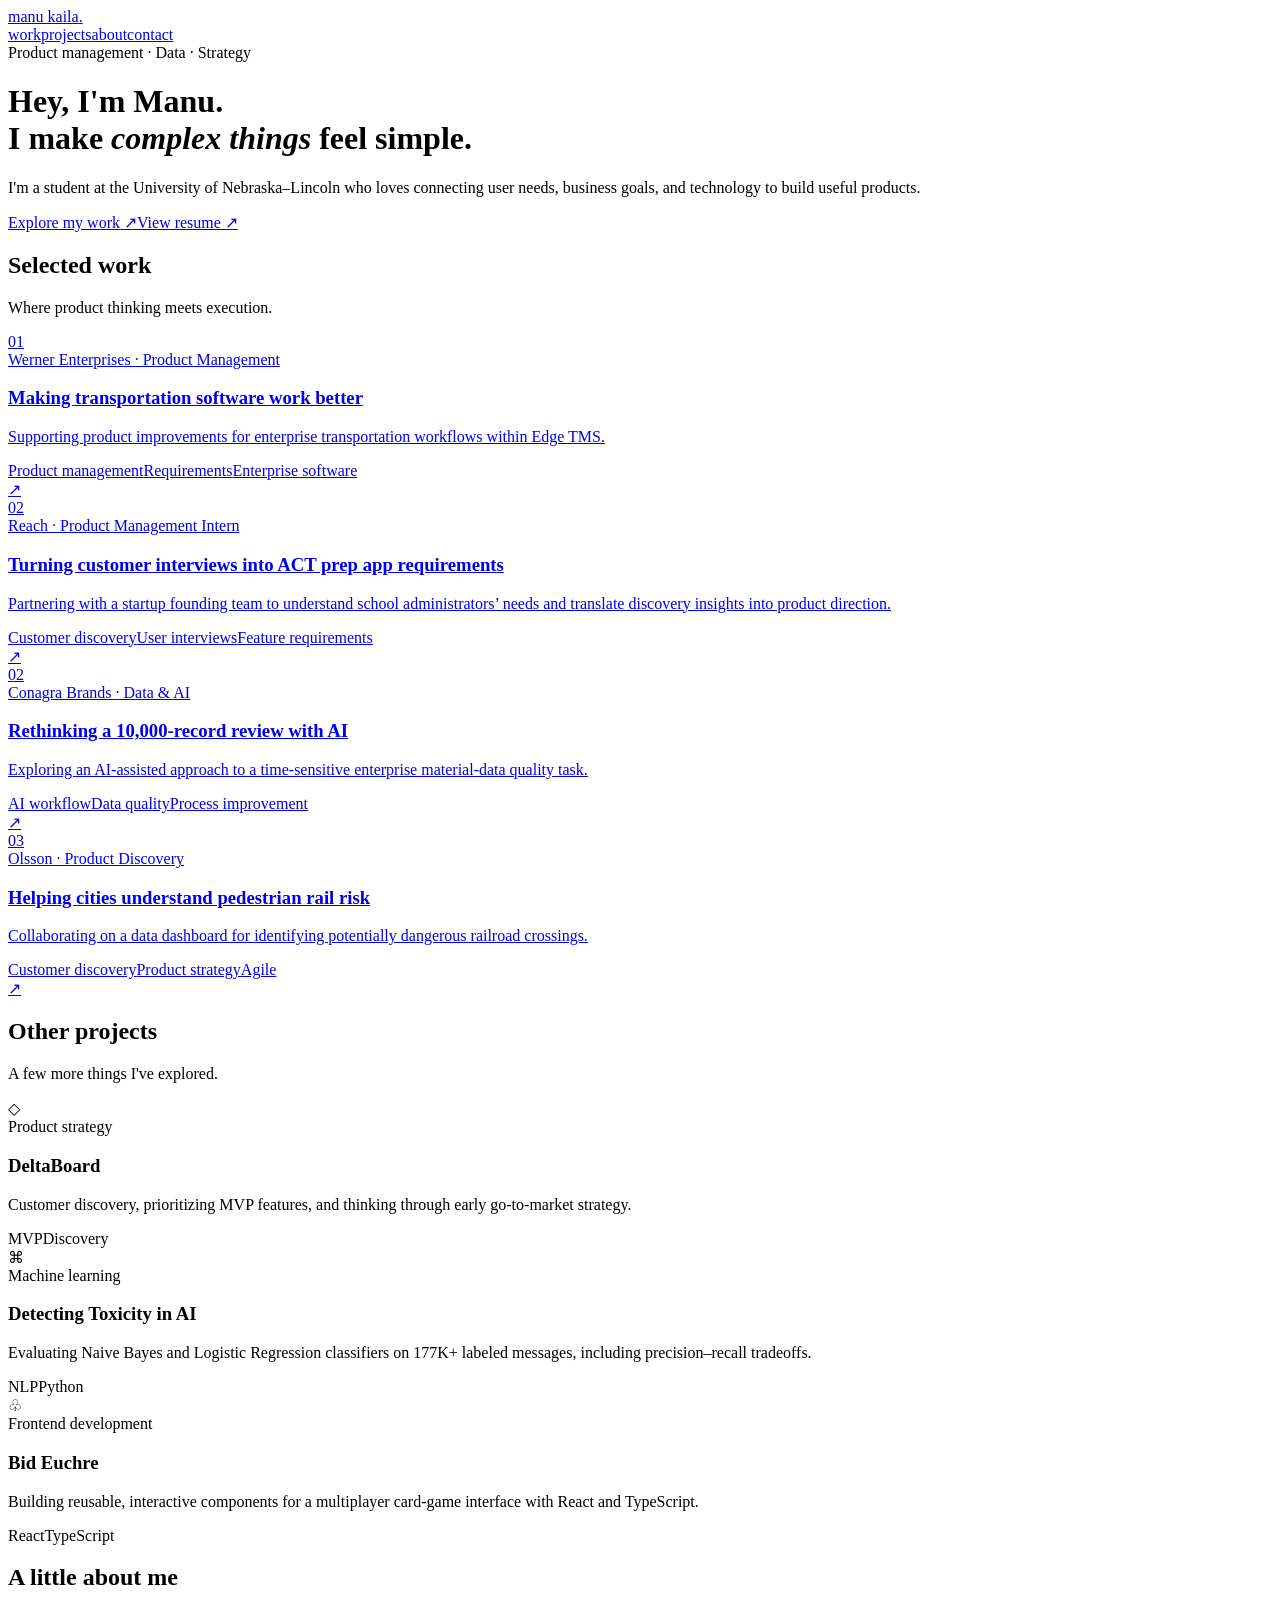
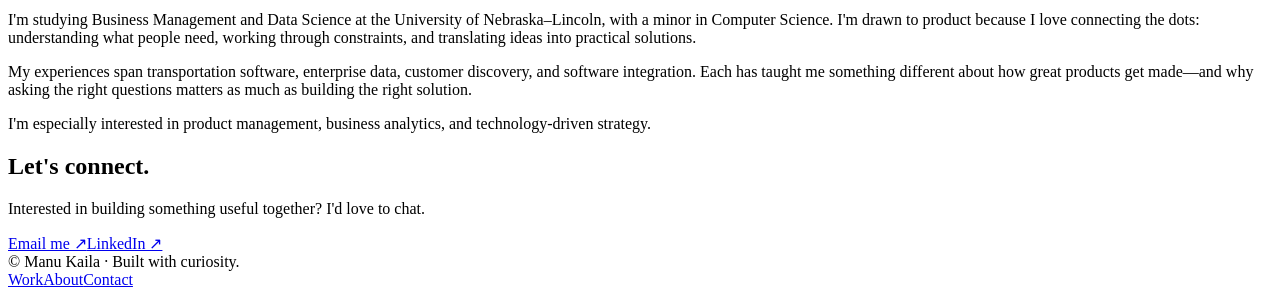
==== index.html @ 5d1b6601 "Initial Portfolio Upload Try 3" ====
<!doctype html><html lang="en"><head><meta charset="utf-8"><meta name="viewport" content="width=device-width, initial-scale=1"><meta name="description" content="Manu Kaila — Product Management, Business Analytics & Technology portfolio."><title>Manu Kaila | Product & Technology</title><link rel="stylesheet" href="assets/style.css"></head><body>
<div class="wrap"><header class="nav"><a class="brand" href="index.html">manu kaila<span style="color:var(--accent)">.</span></a><nav class="links" aria-label="Main navigation"><a href="#work">work</a><a href="#projects">projects</a><a href="#about">about</a><a href="#contact">contact</a></nav></header>
<main><div class="hero"><div class="eyebrow">Product management · Data · Strategy</div><h1>Hey, I'm Manu<span style="color:var(--accent)">.</span><br>I make <em>complex things</em> feel simple.</h1><p class="lede">I'm a student at the University of Nebraska–Lincoln who loves connecting user needs, business goals, and technology to build useful products.</p><div class="actions"><a class="button" href="#work">Explore my work <span aria-hidden="true">↗</span></a><a class="button outline" href="assets/resume.pdf" target="_blank" rel="noopener" id="resume-btn">View resume ↗</a></div></div>
<section id="work"><div class="section-head"><h2>Selected work</h2><p>Where product thinking meets execution.</p></div><div class="work-list">
<a class="work-card" href="projects/werner.html"><div class="num">01</div><div><div class="label">Werner Enterprises · Product Management</div><h3>Making transportation software work better</h3><p>Supporting product improvements for enterprise transportation workflows within Edge TMS.</p><div class="tags"><span class="tag">Product management</span><span class="tag">Requirements</span><span class="tag">Enterprise software</span></div></div><span class="arrow" aria-hidden="true">↗</span></a>
<a class="work-card" href="projects/reach.html"><div class="num">02</div><div><div class="label">Reach · Product Management Intern</div><h3>Turning customer interviews into ACT prep app requirements</h3><p>Partnering with a startup founding team to understand school administrators’ needs and translate discovery insights into product direction.</p><div class="tags"><span class="tag">Customer discovery</span><span class="tag">User interviews</span><span class="tag">Feature requirements</span></div></div><span class="arrow" aria-hidden="true">↗</span></a>
<a class="work-card" href="projects/conagra.html"><div class="num">02</div><div><div class="label">Conagra Brands · Data & AI</div><h3>Rethinking a 10,000-record review with AI</h3><p>Exploring an AI-assisted approach to a time-sensitive enterprise material-data quality task.</p><div class="tags"><span class="tag">AI workflow</span><span class="tag">Data quality</span><span class="tag">Process improvement</span></div></div><span class="arrow" aria-hidden="true">↗</span></a>
<a class="work-card" href="projects/olsson.html"><div class="num">03</div><div><div class="label">Olsson · Product Discovery</div><h3>Helping cities understand pedestrian rail risk</h3><p>Collaborating on a data dashboard for identifying potentially dangerous railroad crossings.</p><div class="tags"><span class="tag">Customer discovery</span><span class="tag">Product strategy</span><span class="tag">Agile</span></div></div><span class="arrow" aria-hidden="true">↗</span></a>

</div></section>
<section id="projects"><div class="section-head"><h2>Other projects</h2><p>A few more things I've explored.</p></div><div class="grid"><div class="project-card"><div class="symbol">◇</div><div class="label">Product strategy</div><h3>DeltaBoard</h3><p>Customer discovery, prioritizing MVP features, and thinking through early go-to-market strategy.</p><div class="tags"><span class="tag">MVP</span><span class="tag">Discovery</span></div></div><div class="project-card"><div class="symbol">⌘</div><div class="label">Machine learning</div><h3>Detecting Toxicity in AI</h3><p>Evaluating Naive Bayes and Logistic Regression classifiers on 177K+ labeled messages, including precision–recall tradeoffs.</p><div class="tags"><span class="tag">NLP</span><span class="tag">Python</span></div></div><div class="project-card"><div class="symbol">♧</div><div class="label">Frontend development</div><h3>Bid Euchre</h3><p>Building reusable, interactive components for a multiplayer card-game interface with React and TypeScript.</p><div class="tags"><span class="tag">React</span><span class="tag">TypeScript</span></div></div></div></section>
<section id="about"><div class="section-head"><h2>A little about me</h2></div><div class="about"><p>I'm studying Business Management and Data Science at the University of Nebraska–Lincoln, with a minor in Computer Science. I'm drawn to product because I love connecting the dots: understanding what people need, working through constraints, and translating ideas into practical solutions.</p><p>My experiences span transportation software, enterprise data, customer discovery, and software integration. Each has taught me something different about how great products get made—and why asking the right questions matters as much as building the right solution.</p><p>I'm especially interested in product management, business analytics, and technology-driven strategy.</p></div></section>
<section id="contact"><div class="section-head"><h2>Let's connect.</h2></div><p class="lede">Interested in building something useful together? I'd love to chat.</p><div class="actions"><a class="button" href="mailto:manasvikaila101@gmail.com">Email me ↗</a><a class="button outline" href="https://www.linkedin.com/in/manasvi-manu-kaila-a704ba221/" target="_blank" rel="noopener">LinkedIn ↗</a></div></section></main>
<footer class="footer"><span>© <span id="year"></span> Manu Kaila · Built with curiosity.</span><div class="socials"><a href="#work">Work</a><a href="#about">About</a><a href="#contact">Contact</a></div></footer></div><script src="assets/main.js"></script></body></html>
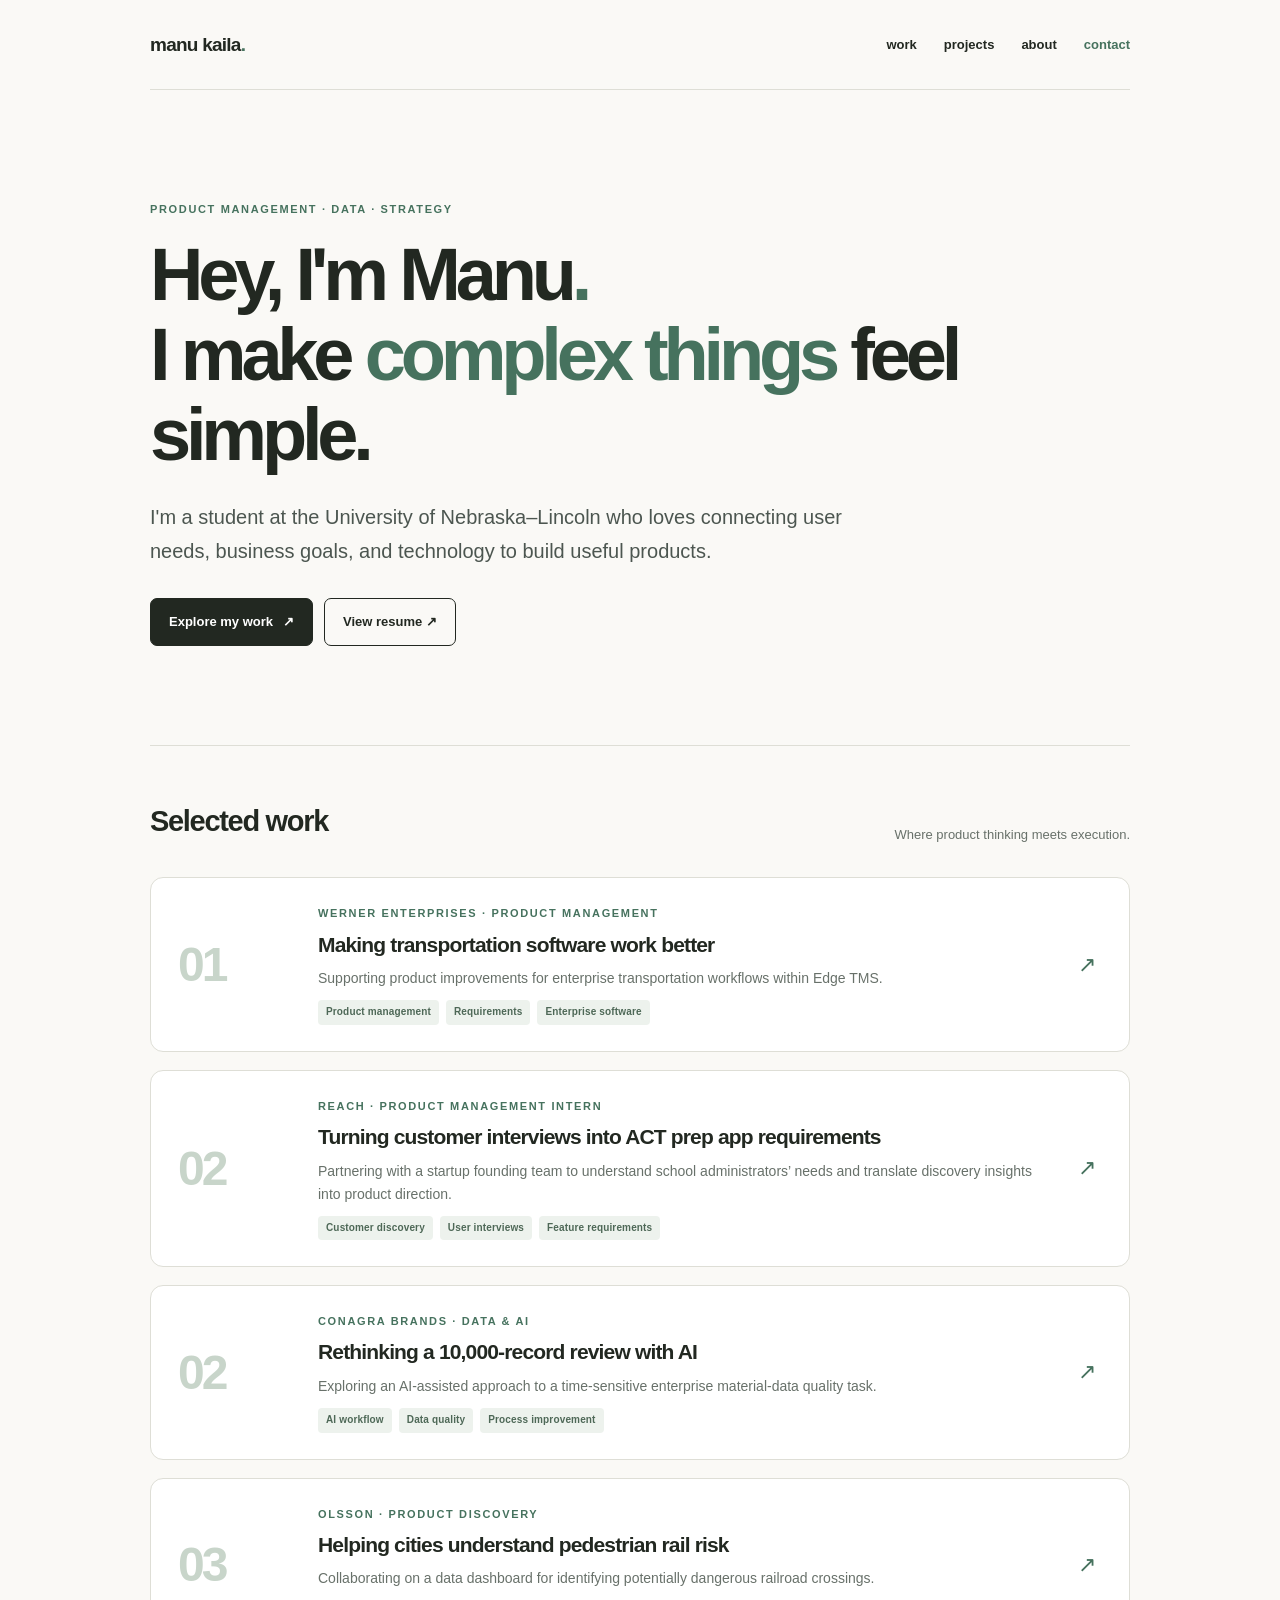
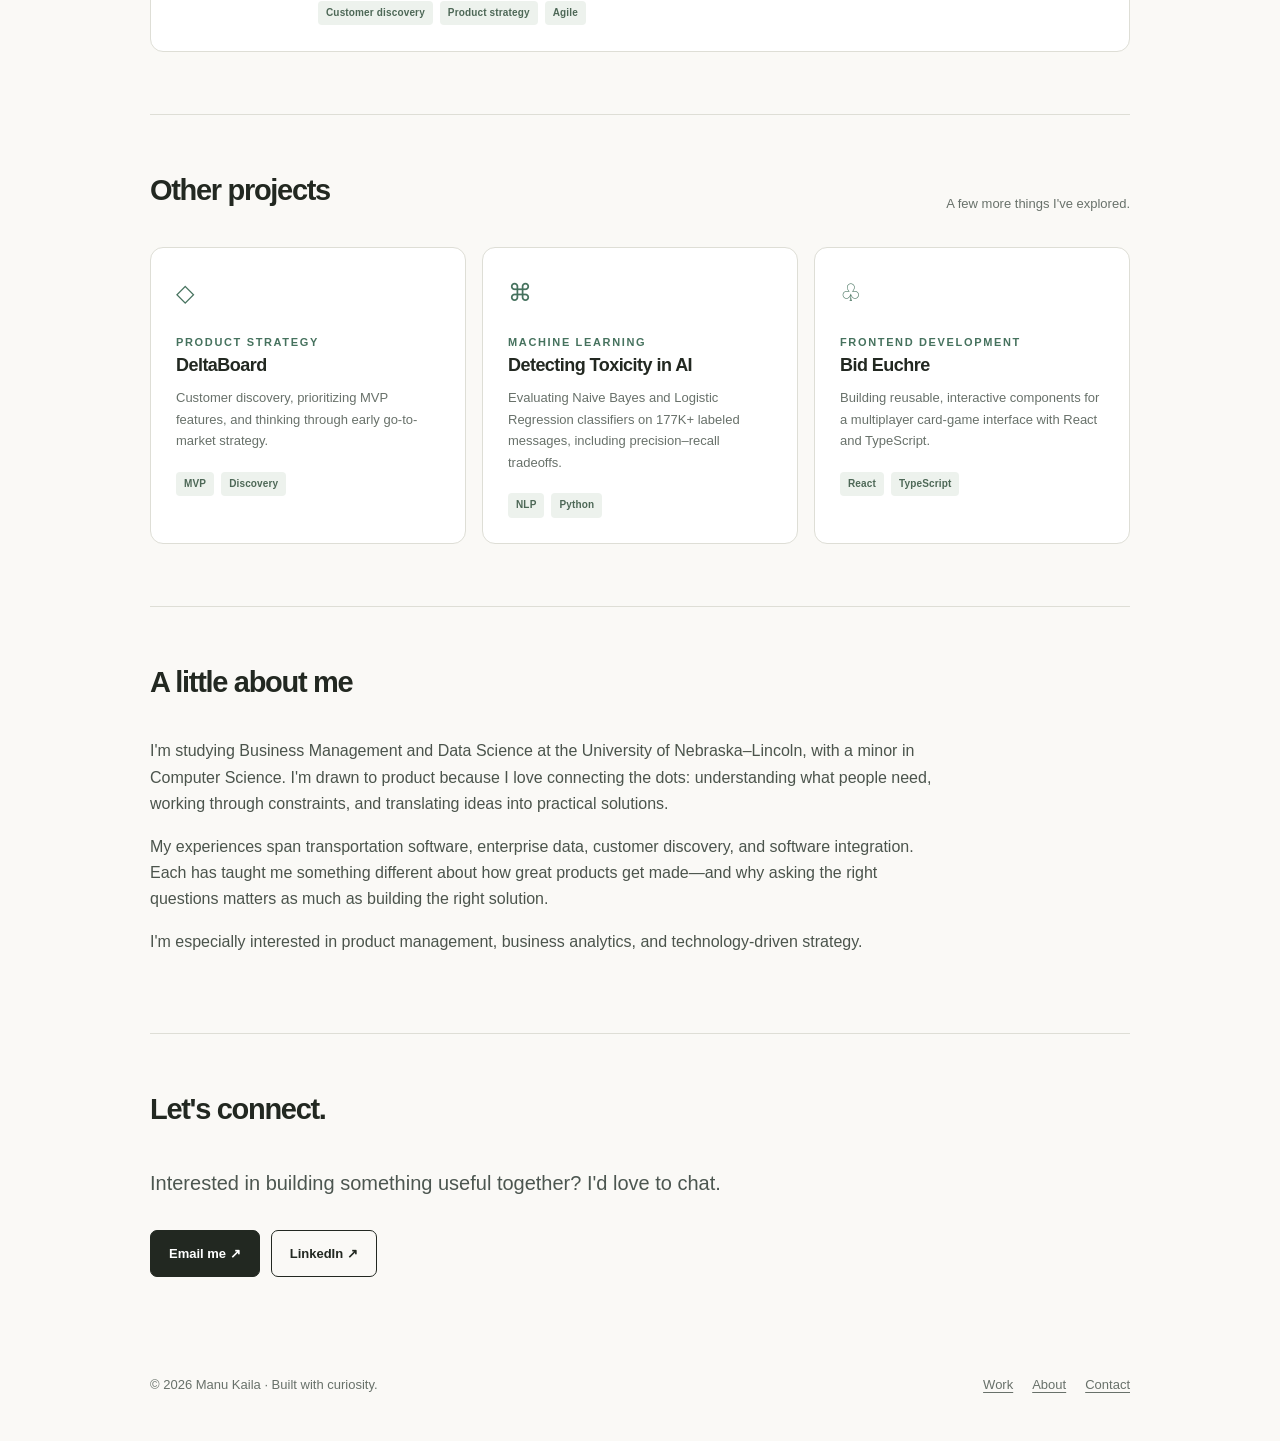
==== commit 01ff058a: "Updated Paths" ====
--- a/index.html
+++ b/index.html
@@ -1,14 +1,14 @@
-<!doctype html><html lang="en"><head><meta charset="utf-8"><meta name="viewport" content="width=device-width, initial-scale=1"><meta name="description" content="Manu Kaila — Product Management, Business Analytics & Technology portfolio."><title>Manu Kaila | Product & Technology</title><link rel="stylesheet" href="assets/style.css"></head><body>
+<!doctype html><html lang="en"><head><meta charset="utf-8"><meta name="viewport" content="width=device-width, initial-scale=1"><meta name="description" content="Manu Kaila — Product Management, Business Analytics & Technology portfolio."><title>Manu Kaila | Product & Technology</title><link rel="stylesheet" href="style.css"></head><body>
 <div class="wrap"><header class="nav"><a class="brand" href="index.html">manu kaila<span style="color:var(--accent)">.</span></a><nav class="links" aria-label="Main navigation"><a href="#work">work</a><a href="#projects">projects</a><a href="#about">about</a><a href="#contact">contact</a></nav></header>
-<main><div class="hero"><div class="eyebrow">Product management · Data · Strategy</div><h1>Hey, I'm Manu<span style="color:var(--accent)">.</span><br>I make <em>complex things</em> feel simple.</h1><p class="lede">I'm a student at the University of Nebraska–Lincoln who loves connecting user needs, business goals, and technology to build useful products.</p><div class="actions"><a class="button" href="#work">Explore my work <span aria-hidden="true">↗</span></a><a class="button outline" href="assets/resume.pdf" target="_blank" rel="noopener" id="resume-btn">View resume ↗</a></div></div>
+<main><div class="hero"><div class="eyebrow">Product management · Data · Strategy</div><h1>Hey, I'm Manu<span style="color:var(--accent)">.</span><br>I make <em>complex things</em> feel simple.</h1><p class="lede">I'm a student at the University of Nebraska–Lincoln who loves connecting user needs, business goals, and technology to build useful products.</p><div class="actions"><a class="button" href="#work">Explore my work <span aria-hidden="true">↗</span></a><a class="button outline" href="resume.pdf" target="_blank" rel="noopener" id="resume-btn">View resume ↗</a></div></div>
 <section id="work"><div class="section-head"><h2>Selected work</h2><p>Where product thinking meets execution.</p></div><div class="work-list">
-<a class="work-card" href="projects/werner.html"><div class="num">01</div><div><div class="label">Werner Enterprises · Product Management</div><h3>Making transportation software work better</h3><p>Supporting product improvements for enterprise transportation workflows within Edge TMS.</p><div class="tags"><span class="tag">Product management</span><span class="tag">Requirements</span><span class="tag">Enterprise software</span></div></div><span class="arrow" aria-hidden="true">↗</span></a>
-<a class="work-card" href="projects/reach.html"><div class="num">02</div><div><div class="label">Reach · Product Management Intern</div><h3>Turning customer interviews into ACT prep app requirements</h3><p>Partnering with a startup founding team to understand school administrators’ needs and translate discovery insights into product direction.</p><div class="tags"><span class="tag">Customer discovery</span><span class="tag">User interviews</span><span class="tag">Feature requirements</span></div></div><span class="arrow" aria-hidden="true">↗</span></a>
-<a class="work-card" href="projects/conagra.html"><div class="num">02</div><div><div class="label">Conagra Brands · Data & AI</div><h3>Rethinking a 10,000-record review with AI</h3><p>Exploring an AI-assisted approach to a time-sensitive enterprise material-data quality task.</p><div class="tags"><span class="tag">AI workflow</span><span class="tag">Data quality</span><span class="tag">Process improvement</span></div></div><span class="arrow" aria-hidden="true">↗</span></a>
-<a class="work-card" href="projects/olsson.html"><div class="num">03</div><div><div class="label">Olsson · Product Discovery</div><h3>Helping cities understand pedestrian rail risk</h3><p>Collaborating on a data dashboard for identifying potentially dangerous railroad crossings.</p><div class="tags"><span class="tag">Customer discovery</span><span class="tag">Product strategy</span><span class="tag">Agile</span></div></div><span class="arrow" aria-hidden="true">↗</span></a>
+<a class="work-card" href="werner.html"><div class="num">01</div><div><div class="label">Werner Enterprises · Product Management</div><h3>Making transportation software work better</h3><p>Supporting product improvements for enterprise transportation workflows within Edge TMS.</p><div class="tags"><span class="tag">Product management</span><span class="tag">Requirements</span><span class="tag">Enterprise software</span></div></div><span class="arrow" aria-hidden="true">↗</span></a>
+<a class="work-card" href="reach.html"><div class="num">02</div><div><div class="label">Reach · Product Management Intern</div><h3>Turning customer interviews into ACT prep app requirements</h3><p>Partnering with a startup founding team to understand school administrators’ needs and translate discovery insights into product direction.</p><div class="tags"><span class="tag">Customer discovery</span><span class="tag">User interviews</span><span class="tag">Feature requirements</span></div></div><span class="arrow" aria-hidden="true">↗</span></a>
+<a class="work-card" href="conagra.html"><div class="num">02</div><div><div class="label">Conagra Brands · Data & AI</div><h3>Rethinking a 10,000-record review with AI</h3><p>Exploring an AI-assisted approach to a time-sensitive enterprise material-data quality task.</p><div class="tags"><span class="tag">AI workflow</span><span class="tag">Data quality</span><span class="tag">Process improvement</span></div></div><span class="arrow" aria-hidden="true">↗</span></a>
+<a class="work-card" href="olsson.html"><div class="num">03</div><div><div class="label">Olsson · Product Discovery</div><h3>Helping cities understand pedestrian rail risk</h3><p>Collaborating on a data dashboard for identifying potentially dangerous railroad crossings.</p><div class="tags"><span class="tag">Customer discovery</span><span class="tag">Product strategy</span><span class="tag">Agile</span></div></div><span class="arrow" aria-hidden="true">↗</span></a>
 
 </div></section>
 <section id="projects"><div class="section-head"><h2>Other projects</h2><p>A few more things I've explored.</p></div><div class="grid"><div class="project-card"><div class="symbol">◇</div><div class="label">Product strategy</div><h3>DeltaBoard</h3><p>Customer discovery, prioritizing MVP features, and thinking through early go-to-market strategy.</p><div class="tags"><span class="tag">MVP</span><span class="tag">Discovery</span></div></div><div class="project-card"><div class="symbol">⌘</div><div class="label">Machine learning</div><h3>Detecting Toxicity in AI</h3><p>Evaluating Naive Bayes and Logistic Regression classifiers on 177K+ labeled messages, including precision–recall tradeoffs.</p><div class="tags"><span class="tag">NLP</span><span class="tag">Python</span></div></div><div class="project-card"><div class="symbol">♧</div><div class="label">Frontend development</div><h3>Bid Euchre</h3><p>Building reusable, interactive components for a multiplayer card-game interface with React and TypeScript.</p><div class="tags"><span class="tag">React</span><span class="tag">TypeScript</span></div></div></div></section>
 <section id="about"><div class="section-head"><h2>A little about me</h2></div><div class="about"><p>I'm studying Business Management and Data Science at the University of Nebraska–Lincoln, with a minor in Computer Science. I'm drawn to product because I love connecting the dots: understanding what people need, working through constraints, and translating ideas into practical solutions.</p><p>My experiences span transportation software, enterprise data, customer discovery, and software integration. Each has taught me something different about how great products get made—and why asking the right questions matters as much as building the right solution.</p><p>I'm especially interested in product management, business analytics, and technology-driven strategy.</p></div></section>
 <section id="contact"><div class="section-head"><h2>Let's connect.</h2></div><p class="lede">Interested in building something useful together? I'd love to chat.</p><div class="actions"><a class="button" href="mailto:manasvikaila101@gmail.com">Email me ↗</a><a class="button outline" href="https://www.linkedin.com/in/manasvi-manu-kaila-a704ba221/" target="_blank" rel="noopener">LinkedIn ↗</a></div></section></main>
-<footer class="footer"><span>© <span id="year"></span> Manu Kaila · Built with curiosity.</span><div class="socials"><a href="#work">Work</a><a href="#about">About</a><a href="#contact">Contact</a></div></footer></div><script src="assets/main.js"></script></body></html>
+<footer class="footer"><span>© <span id="year"></span> Manu Kaila · Built with curiosity.</span><div class="socials"><a href="#work">Work</a><a href="#about">About</a><a href="#contact">Contact</a></div></footer></div><script src="main.js"></script></body></html>
--- a/style.css
+++ b/style.css
@@ -0,0 +1 @@
+:root{--bg:#faf9f6;--paper:#fff;--ink:#222821;--muted:#68716a;--border:#deded6;--accent:#46725e;--tint:#edf2ed;--radius:13px}*{box-sizing:border-box}html{scroll-behavior:smooth}body{margin:0;background:var(--bg);color:var(--ink);font-family:Inter,ui-sans-serif,-apple-system,BlinkMacSystemFont,"Segoe UI",sans-serif;line-height:1.65}a{color:inherit;text-decoration:none}a:hover{color:var(--accent)}.wrap{max-width:1040px;margin:auto;padding:0 30px}.nav{display:flex;justify-content:space-between;align-items:center;padding:29px 0;border-bottom:1px solid var(--border)}.brand{font-weight:750;letter-spacing:-.04em;font-size:19px}.links{display:flex;gap:27px;align-items:center;font-size:13px;font-weight:600}.links a:last-child{color:var(--accent)}.hero{padding:110px 0 99px;max-width:810px}.eyebrow,.label{font-size:11px;text-transform:uppercase;letter-spacing:.15em;font-weight:750;color:var(--accent)}h1,h2,h3,p{margin-top:0}h1{font-size:clamp(43px,7vw,74px);letter-spacing:-.07em;line-height:1.08;margin:17px 0 25px;font-weight:750}h1 em{font-style:normal;color:var(--accent)}.lede{font-size:20px;line-height:1.7;color:#4c5650;max-width:720px}.button{display:inline-flex;gap:10px;align-items:center;border:1px solid var(--ink);background:var(--ink);color:white;padding:12px 18px;border-radius:7px;font-size:13px;font-weight:650}.button:hover{background:var(--accent);border-color:var(--accent);color:white}.button.outline{background:transparent;color:var(--ink)}.button.outline:hover{color:var(--accent);border-color:var(--accent)}.actions{display:flex;gap:11px;flex-wrap:wrap;margin-top:30px}section{padding:52px 0 62px;border-top:1px solid var(--border)}.section-head{display:flex;align-items:end;justify-content:space-between;gap:20px;margin-bottom:32px}.section-head h2{font-size:29px;letter-spacing:-.045em;margin:0}.section-head p{margin:0;color:var(--muted);font-size:13px}.work-list{display:grid;gap:18px}.work-card{display:grid;grid-template-columns:115px 1fr 24px;align-items:center;gap:25px;padding:26px 27px;border:1px solid var(--border);background:var(--paper);border-radius:var(--radius);transition:transform .15s,border-color .15s,box-shadow .15s}.work-card:hover,.project-card:hover{transform:translateY(-3px);border-color:#a6bbac;box-shadow:0 8px 25px #1835280c}.work-card .num{font-size:48px;color:#c8d5ca;letter-spacing:-.06em;font-weight:750}.work-card h3{font-size:21px;letter-spacing:-.04em;margin:5px 0 5px}.work-card p{color:var(--muted);font-size:14px;margin:0 0 10px}.tags{display:flex;flex-wrap:wrap;gap:7px}.tag{background:var(--tint);border-radius:4px;padding:4px 8px;font-size:10px;letter-spacing:.015em;color:#4e6857;font-weight:650}.arrow{color:var(--accent);font-size:22px}.grid{display:grid;grid-template-columns:repeat(3,1fr);gap:16px}.project-card{padding:25px;border:1px solid var(--border);background:var(--paper);border-radius:var(--radius);min-height:235px;transition:transform .15s,border-color .15s,box-shadow .15s}.project-card .symbol{font-size:24px;color:var(--accent);margin-bottom:20px}.project-card h3{font-size:18px;letter-spacing:-.03em;margin-bottom:7px}.project-card p{font-size:13px;color:var(--muted);margin-bottom:20px}.about{max-width:790px}.about p{font-size:16px;color:#4b544c}.footer{display:flex;justify-content:space-between;flex-wrap:wrap;gap:18px;padding:35px 0 45px;color:var(--muted);font-size:13px}.footer a{text-decoration:underline;text-underline-offset:3px}.footer .socials{display:flex;gap:19px}.case-hero{padding:76px 0 48px;max-width:780px}.back{font-size:13px;color:var(--accent);font-weight:650}.case-hero h1{font-size:clamp(38px,5.4vw,60px);margin-top:24px}.case-hero .lede{font-size:18px}.meta{display:grid;grid-template-columns:repeat(3,1fr);gap:22px;padding:20px 0 38px}.meta strong{display:block;font-size:11px;text-transform:uppercase;letter-spacing:.12em;color:var(--muted);margin-bottom:6px}.meta span{font-size:14px}.case-banner{background:linear-gradient(130deg,#e8eee7,#f4f1e9);border:1px solid var(--border);border-radius:16px;padding:46px;margin:0 0 40px}.banner-top{font-size:12px;font-weight:700;letter-spacing:.12em;text-transform:uppercase;color:var(--accent)}.banner-text{font-size:clamp(24px,4vw,43px);letter-spacing:-.05em;line-height:1.2;margin:16px 0 0;max-width:700px;font-weight:700}.article{max-width:740px;margin:auto;padding:0 0 80px}.article h2{font-size:24px;letter-spacing:-.035em;margin:45px 0 12px}.article p,.article li{font-size:16px;color:#4b544c}.article ul{padding-left:23px}.notice{background:#f4f0e5;border-left:3px solid #b39962;padding:14px 17px;color:#675c41;font-size:13px;border-radius:3px;margin:24px 0}.takeaway{background:var(--tint);padding:24px;border-radius:10px}.takeaway p{margin:0}.next{display:flex;justify-content:space-between;gap:20px;margin:50px 0 20px;padding-top:30px;border-top:1px solid var(--border);font-size:14px;font-weight:650}.smallnote{font-size:12px!important;color:var(--muted)!important}@media(max-width:700px){.wrap{padding:0 20px}.nav{padding:21px 0}.links{gap:13px;font-size:12px}.hero{padding:80px 0 65px}.lede{font-size:17px}section{padding:40px 0 50px}.section-head{align-items:start;flex-direction:column;gap:4px}.work-card{grid-template-columns:1fr 15px;padding:22px;gap:8px}.work-card .num{display:none}.grid{grid-template-columns:1fr}.project-card{min-height:unset}.meta{grid-template-columns:1fr;gap:14px}.case-banner{padding:28px}.case-hero{padding:52px 0 25px}.footer{padding-bottom:30px}}
